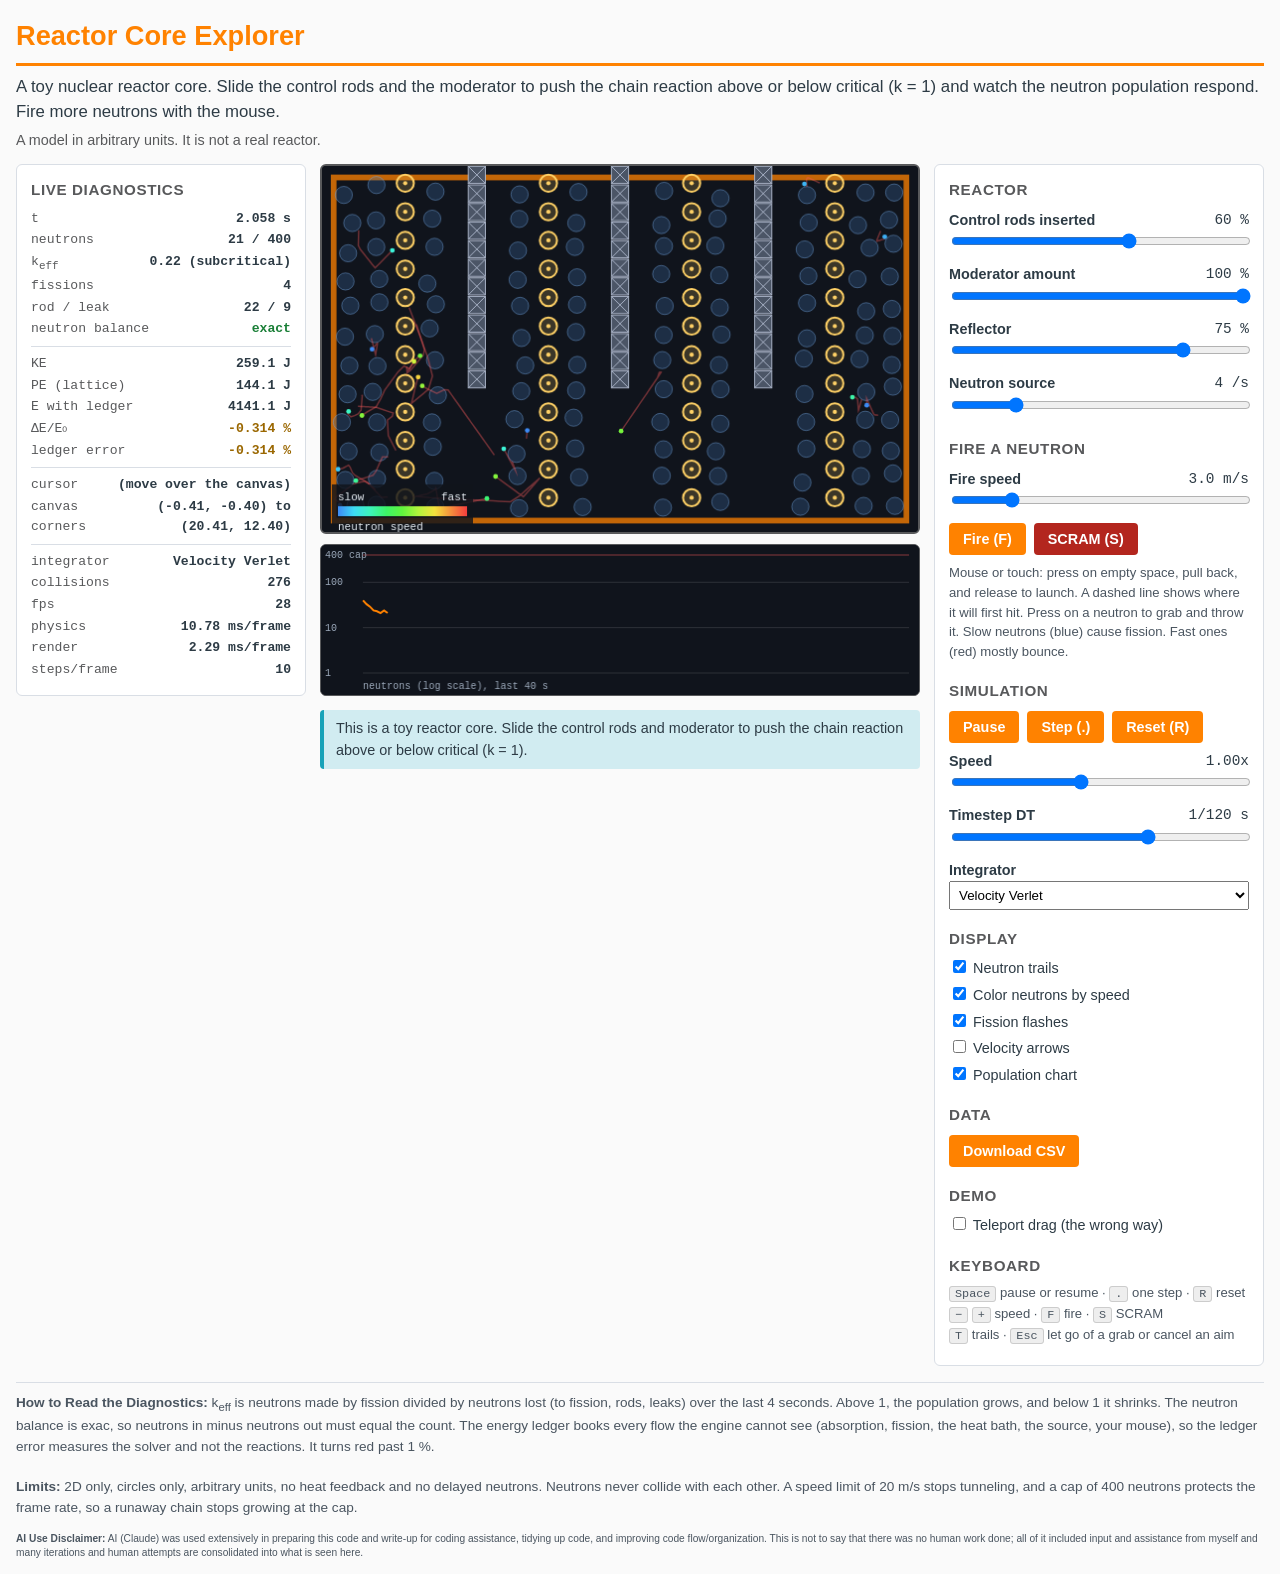
==== project/index.html @ 522be2ab "Project IP" ====
<!DOCTYPE html>
<html lang="en">
<head>
<meta charset="utf-8">
<meta name="viewport" content="width=device-width, initial-scale=1">
<title>Reactor Core Explorer</title>
<link rel="stylesheet" href="style.css">
</head>
<body>

<a class="skip" href="#controls">Skip to the controls</a>

<header>
  <h1>Reactor Core Explorer</h1>
  <p id="purpose">A toy nuclear reactor core. Slide the control rods and the moderator to push the chain
  reaction above or below critical (k = 1) and watch the neutron population respond. Fire more neutrons
  with the mouse.</p>
  <p class="sub">A model in arbitrary units. It is not a real reactor.</p>
</header>

<div class="layout">

  <main class="stage" id="stage">
    <canvas id="sim" tabindex="0" role="img"
            aria-label="Reactor core simulation. Neutrons move through fuel rods, moderator atoms and control rods. The live numbers are in the diagnostics panel.">
      This page shows a 2D reactor core. Yellow rings are fuel, blue dots are moderator atoms, gray squares are
      control rods, and small colored dots are neutrons, blue when slow and red when fast. A slow neutron that
      hits fuel usually causes a fission, which releases two or three fast neutrons. Moderator atoms slow
      neutrons down, and control rods absorb them. The control panel and the diagnostics panel give every number
      as text, and every mouse action also has a keyboard route.
    </canvas>

    <div id="chart-box">
      <canvas id="chart" role="img" aria-label="Neutron population over the last 40 seconds, on a log scale. The current numbers are in the diagnostics panel.">
        Chart of the neutron population over time.
      </canvas>
    </div>

    <p id="note" class="note"></p>
    <p id="live" class="sr-only" role="status" aria-live="polite"></p>
  </main>

  <aside class="panel" id="controls" aria-label="Controls">

    <h2>Reactor</h2>
    <div class="row">
      <label for="rods">Control rods inserted <output id="rods-out" for="rods"></output></label>
      <input type="range" id="rods" min="0" max="100" step="1" value="60">
    </div>
    <div class="row">
      <label for="moderator">Moderator amount <output id="moderator-out" for="moderator"></output></label>
      <input type="range" id="moderator" min="0" max="100" step="1" value="100">
    </div>
    <div class="row">
      <label for="albedo">Reflector <output id="albedo-out" for="albedo"></output></label>
      <input type="range" id="albedo" min="0" max="95" step="1" value="75">
    </div>
    <div class="row">
      <label for="source">Neutron source <output id="source-out" for="source"></output></label>
      <input type="range" id="source" min="0" max="20" step="1" value="4">
    </div>

    <h2>Fire a neutron</h2>
    <div class="row">
      <label for="fireSpeed">Fire speed <output id="fireSpeed-out" for="fireSpeed"></output></label>
      <input type="range" id="fireSpeed" min="0.5" max="14" step="0.5" value="3">
    </div>
    <div class="btns">
      <button id="btn-fire" type="button">Fire (F)</button>
      <button id="btn-scram" type="button" class="danger">SCRAM (S)</button>
    </div>
    <p class="hint">Mouse or touch: press on empty space, pull back, and release to launch. A dashed line shows
    where it will first hit. Press on a neutron to grab and throw it. Slow neutrons (blue) cause fission.
    Fast ones (red) mostly bounce.</p>

    <h2>Simulation</h2>
    <div class="btns">
      <button id="btn-play" type="button" aria-pressed="false">Pause</button>
      <button id="btn-step" type="button">Step (.)</button>
      <button id="btn-reset" type="button">Reset (R)</button>
    </div>
    <div class="row">
      <label for="speed">Speed <output id="speed-out" for="speed"></output></label>
      <input type="range" id="speed" min="0.25" max="2" step="0.25" value="1">
    </div>
    <div class="row">
      <label for="dt">Timestep DT <output id="dt-out" for="dt"></output></label>
      <input type="range" id="dt" min="0" max="3" step="1" value="2">
    </div>
    <div class="row">
      <label for="integrator">Integrator</label>
      <select id="integrator">
        <option value="Euler">Euler (watch it fail)</option>
        <option value="EulerCromer">Euler-Cromer</option>
        <option value="VelocityVerlet" selected>Velocity Verlet</option>
      </select>
    </div>

    <h2>Display</h2>
    <label class="check"><input type="checkbox" id="trails" checked> Neutron trails</label>
    <label class="check"><input type="checkbox" id="speedColor" checked> Color neutrons by speed</label>
    <label class="check"><input type="checkbox" id="flashes" checked> Fission flashes</label>
    <label class="check"><input type="checkbox" id="vectors"> Velocity arrows</label>
    <label class="check"><input type="checkbox" id="showChart" checked> Population chart</label>

    <h2>Data</h2>
    <div class="btns">
      <button id="btn-csv" type="button">Download CSV</button>
    </div>

    <h2>Demo</h2>
    <label class="check"><input type="checkbox" id="teleport"> Teleport drag (the wrong way)</label>

    <h2>Keyboard</h2>
    <p class="keys">
      <kbd>Space</kbd> pause or resume &middot; <kbd>.</kbd> one step &middot; <kbd>R</kbd> reset<br>
      <kbd>&minus;</kbd> <kbd>+</kbd> speed &middot; <kbd>F</kbd> fire &middot; <kbd>S</kbd> SCRAM<br>
      <kbd>T</kbd> trails &middot; <kbd>Esc</kbd> let go of a grab or cancel an aim
    </p>
  </aside>

  <section class="panel" id="hud-box" aria-label="Live diagnostics">
    <h2>Live diagnostics</h2>
    <div id="hud" role="status" aria-live="off"></div>
  </section>

</div>

<footer>
  <strong>How to Read the Diagnostics:</strong> k<sub>eff</sub> is neutrons made by fission divided by neutrons lost
  (to fission, rods, leaks) over the last 4 seconds. Above 1, the population grows, and below 1 it shrinks. The neutron
  balance is exac, so neutrons in minus neutrons out must equal the count. The energy ledger books every flow the
  engine cannot see (absorption, fission, the heat bath, the source, your mouse), so the ledger error measures the
  solver and not the reactions. It turns red past 1 %.
  <br><br>
  <strong>Limits:</strong> 2D only, circles only, arbitrary units, no heat feedback and no delayed neutrons.
  Neutrons never collide with each other. A speed limit of 20 m/s stops tunneling, and a cap of 400 neutrons
  protects the frame rate, so a runaway chain stops growing at the cap.
  <p class="ai-note"><strong>AI Use Disclaimer:</strong> AI (Claude) was used extensively in preparing this code and write-up for coding assistance, tidying up code, and improving code flow/organization. This is not to say that there was no human work done; all of it included input and assistance from myself and many iterations and human attempts are consolidated into what is seen here.</p>
</footer>

<script type="module" src="main.js"></script>

</body>
</html>
---- project/style.css ----
:root {
  --orange: #ff8200;
  --bg: #fafafa;
  --ink: #2d3b45;
  --dark: #10141c;
  --panel: #ffffff;
  --line: #d9dee5;
}

* { box-sizing: border-box; }

body {
  font-family: -apple-system, BlinkMacSystemFont, "Segoe UI", Roboto, Helvetica, Arial, sans-serif;
  line-height: 1.5;
  color: var(--ink);
  background: var(--bg);
  max-width: 1600px;
  margin: 0 auto;
  padding: 16px;
}

h1 { color: var(--orange); border-bottom: 3px solid var(--orange); padding-bottom: 6px; margin: 0 0 8px; font-size: 1.7em; }
h2 { font-size: 0.95em; text-transform: uppercase; letter-spacing: 0.04em; color: #58595b; margin: 18px 0 6px; }
#purpose { margin: 6px 0; font-size: 1.05em; }
.sub { margin: 0 0 12px; color: #58595b; font-size: 0.9em; }
.ai-note { margin: 14px 0 0; color: #4a5560; font-size: 0.75em; line-height: 1.4; }

.skip { position: absolute; left: -999px; top: 0; background: #fff; padding: 8px; z-index: 10; }
.skip:focus { left: 8px; top: 8px; }

.sr-only { position: absolute; width: 1px; height: 1px; overflow: hidden; clip: rect(0 0 0 0); white-space: nowrap; }

/* diagnostics on the left, stage in the middle, controls on the right */
.layout {
  display: grid;
  grid-template-columns: 290px minmax(0, 1fr) 330px;
  grid-template-areas: "hud stage controls";
  gap: 14px;
  align-items: start;
}
.stage { grid-area: stage; min-width: 0; }
#controls { grid-area: controls; }
#hud-box { grid-area: hud; }

/* the canvas size comes from the width and height attributes, set in main.js. CSS only scales it */
canvas { display: block; width: 100%; height: auto; border-radius: 6px; }
#sim { background: var(--dark); border: 2px solid #58595b; touch-action: none; cursor: crosshair; }
#chart { background: var(--dark); border: 1px solid #58595b; margin-top: 10px; }

.note { background: #d1ecf1; border-left: 4px solid #17a2b8; padding: 8px 12px; border-radius: 4px; font-size: 0.9em; }

.panel { background: var(--panel); border: 1px solid var(--line); border-radius: 6px; padding: 8px 14px 14px; }
.panel h2:first-child { margin-top: 6px; }

.row { margin: 8px 0; }
.row label { display: flex; justify-content: space-between; font-size: 0.9em; font-weight: 600; }
.row output { font-weight: 400; font-family: Consolas, monospace; }
input[type="range"] { width: 100%; }
select { width: 100%; padding: 5px; }
.check { display: block; font-size: 0.9em; margin: 4px 0; }

.btns { display: flex; flex-wrap: wrap; gap: 8px; margin: 8px 0; }
button {
  background: var(--orange); color: #fff; border: none; border-radius: 4px;
  padding: 8px 14px; font-weight: 600; cursor: pointer; font-size: 0.9em;
}
button:hover { background: #e07400; }
button.danger { background: #b3261e; }
button.danger:hover { background: #8f1d17; }

.hint, .keys { font-size: 0.82em; color: #4a5560; margin: 6px 0; }
kbd { background: #eee; border: 1px solid #ccc; border-radius: 3px; padding: 0 5px; font-family: Consolas, monospace; font-size: 0.9em; }

/* a visible focus ring on everything you can tab to */
:focus-visible { outline: 3px solid var(--orange); outline-offset: 2px; }

#hud { font-family: Consolas, "Courier New", monospace; font-size: 0.82em; }
.hud-row { display: flex; justify-content: space-between; gap: 8px; padding: 1px 0; }
.hud-row span { color: #58595b; }
.hud-row b { font-weight: 600; text-align: right; }
.hud-row.good b { color: #1a7f37; }
.hud-row.warn b { color: #9a6700; }
.hud-row.bad b { color: #cf222e; }
#hud hr { border: 0; border-top: 1px solid var(--line); margin: 6px 0; }

footer { margin-top: 16px; font-size: 0.85em; color: #4a5560; border-top: 1px solid var(--line); padding-top: 10px; }

@media (max-width: 860px) {
  .layout { grid-template-columns: minmax(0, 1fr); grid-template-areas: "stage" "controls" "hud"; }
}
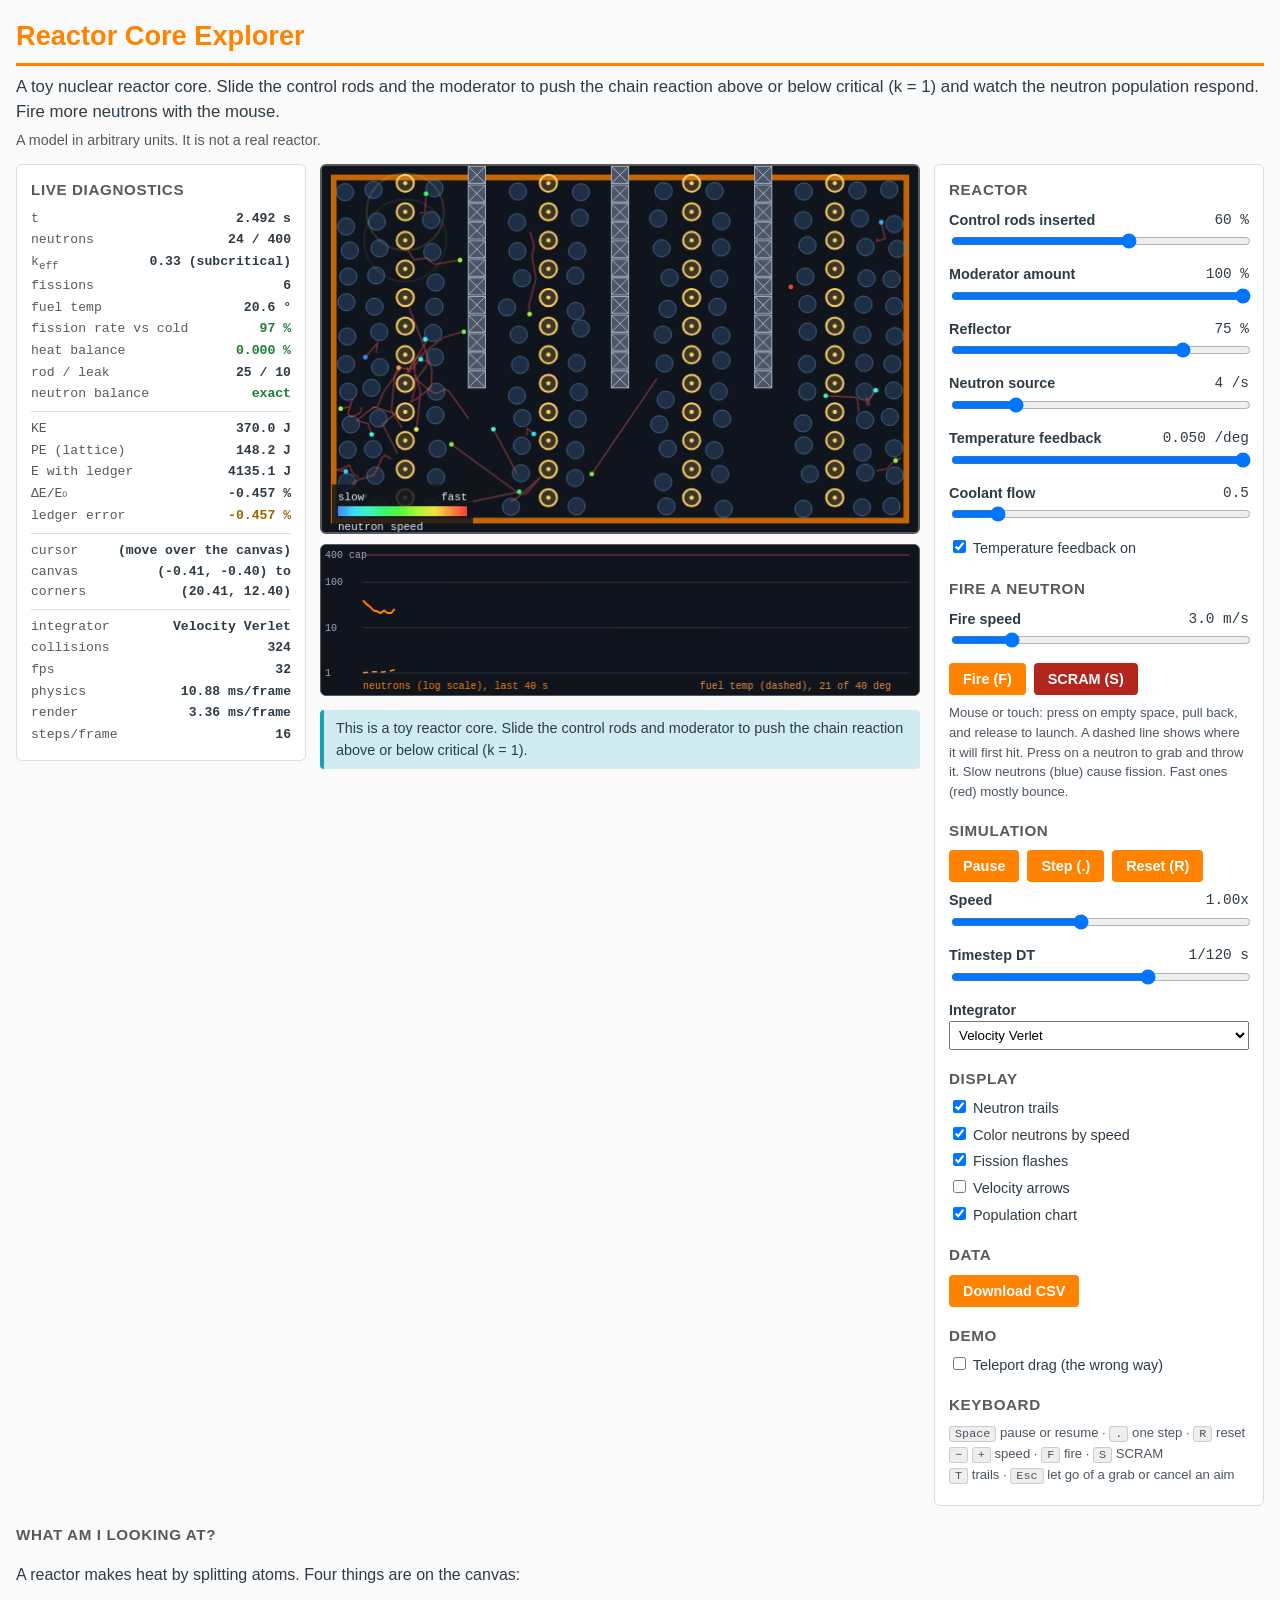
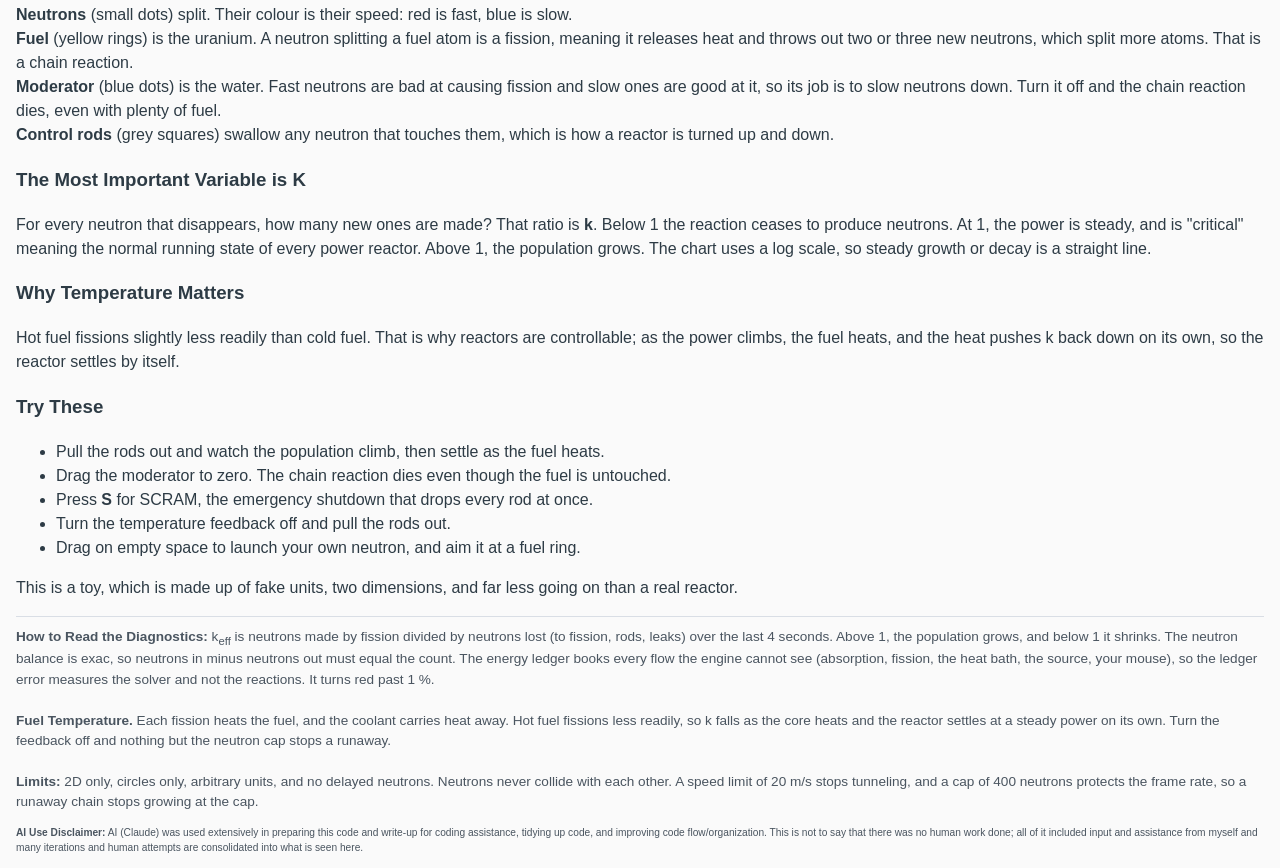
==== commit 6325c33f: "Project IP" ====
--- a/project/index.html
+++ b/project/index.html
@@ -60,6 +60,16 @@
       <input type="range" id="source" min="0" max="20" step="1" value="4">
     </div>
 
+    <div class="row">
+      <label for="alpha">Temperature feedback <output id="alpha-out" for="alpha"></output></label>
+      <input type="range" id="alpha" min="0" max="5" step="0.1" value="5">
+    </div>
+    <div class="row">
+      <label for="cooling">Coolant flow <output id="cooling-out" for="cooling"></output></label>
+      <input type="range" id="cooling" min="0.1" max="3" step="0.1" value="0.5">
+    </div>
+    <label class="check"><input type="checkbox" id="feedback" checked> Temperature feedback on</label>
+
     <h2>Fire a neutron</h2>
     <div class="row">
       <label for="fireSpeed">Fire speed <output id="fireSpeed-out" for="fireSpeed"></output></label>
@@ -126,6 +136,56 @@
 
 </div>
 
+<section class="explainer" aria-label="What am I looking at?">
+
+  <h2>What am I looking at?</h2>
+
+  <p>A reactor makes heat by splitting atoms. Four
+  things are on the canvas:</p>
+
+  <div class="legend-grid">
+    <div><span class="chip neutron"></span><strong>Neutrons</strong> (small dots) split.
+    Their colour is their speed: red is fast, blue is slow.<div></div>
+
+    <div><span class="chip fuel"></span><strong>Fuel</strong> (yellow rings) is the uranium. A
+    neutron splitting a fuel atom is a fission, meaning it releases heat and throws out two
+    or three new neutrons, which split more atoms. That is a chain reaction.</div>
+
+    <div><span class="chip mod"></span><strong>Moderator</strong> (blue dots) is the water. Fast
+    neutrons are bad at causing fission and slow ones are good at it, so its job is to slow neutrons
+    down. Turn it off and the chain reaction dies, even with plenty of fuel.</div>
+
+    <div><span class="chip rod"></span><strong>Control rods</strong> (grey squares) swallow any neutron that touches them, which is how a reactor is turned up and down.</div>
+  </div>
+
+  <h3>The Most Important Variable is K</h3>
+
+  <p>For every neutron that disappears, how many new ones are made? That ratio is <strong>k</strong>.
+  Below 1 the reaction ceases to produce neutrons. At 1, the power is steady, and is "critical"
+  meaning the normal running state of every power reactor. Above 1, the population grows. The chart
+  uses a log scale, so steady growth or decay is a straight line.</p>
+
+  <h3>Why Temperature Matters</h3>
+
+  <p>Hot fuel fissions slightly less readily than cold fuel. That is why reactors are
+  controllable; as the power climbs, the fuel heats, and the heat pushes k back down on its own, so
+  the reactor settles by itself.</p>
+
+  <h3>Try These</h3>
+
+  <ul class="try-list">
+    <li>Pull the rods out and watch the population climb, then settle as the fuel heats.</li>
+    <li>Drag the moderator to zero. The chain reaction dies even though the fuel is untouched.</li>
+    <li>Press <strong>S</strong> for SCRAM, the emergency shutdown that drops every rod at once.</li>
+    <li>Turn the temperature feedback off and pull the rods out.</li>
+    <li>Drag on empty space to launch your own neutron, and aim it at a fuel ring.</li>
+  </ul>
+
+  <p class="caveat">This is a toy, which is made up of fake units, two dimensions, and far less going on than a real
+  reactor.</p>
+
+</section>
+
 <footer>
   <strong>How to Read the Diagnostics:</strong> k<sub>eff</sub> is neutrons made by fission divided by neutrons lost
   (to fission, rods, leaks) over the last 4 seconds. Above 1, the population grows, and below 1 it shrinks. The neutron
@@ -133,7 +193,11 @@
   engine cannot see (absorption, fission, the heat bath, the source, your mouse), so the ledger error measures the
   solver and not the reactions. It turns red past 1 %.
   <br><br>
-  <strong>Limits:</strong> 2D only, circles only, arbitrary units, no heat feedback and no delayed neutrons.
+  <strong>Fuel Temperature.</strong> Each fission heats the fuel, and the coolant carries heat away. Hot fuel
+  fissions less readily, so k falls as the core heats and the reactor settles at a steady power on its own.
+  Turn the feedback off and nothing but the neutron cap stops a runaway.
+  <br><br>
+  <strong>Limits:</strong> 2D only, circles only, arbitrary units, and no delayed neutrons.
   Neutrons never collide with each other. A speed limit of 20 m/s stops tunneling, and a cap of 400 neutrons
   protects the frame rate, so a runaway chain stops growing at the cap.
   <p class="ai-note"><strong>AI Use Disclaimer:</strong> AI (Claude) was used extensively in preparing this code and write-up for coding assistance, tidying up code, and improving code flow/organization. This is not to say that there was no human work done; all of it included input and assistance from myself and many iterations and human attempts are consolidated into what is seen here.</p>
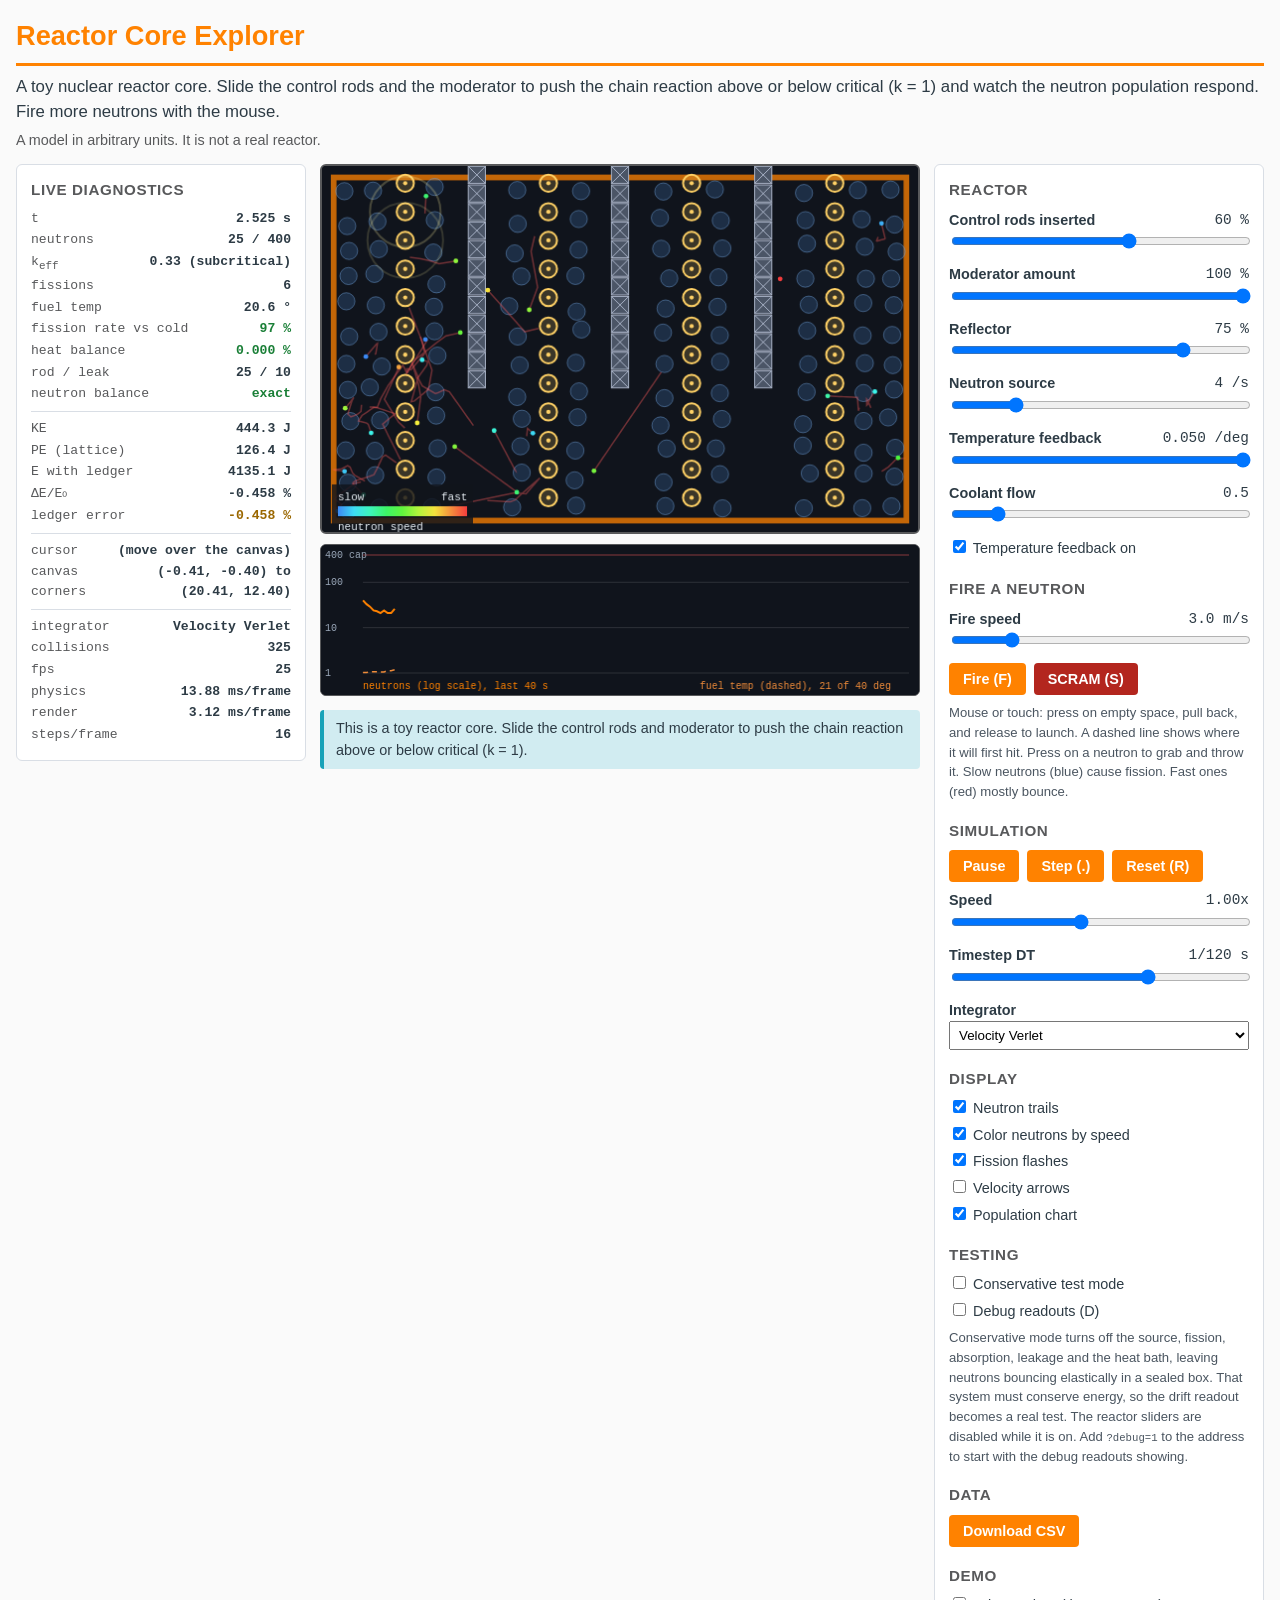
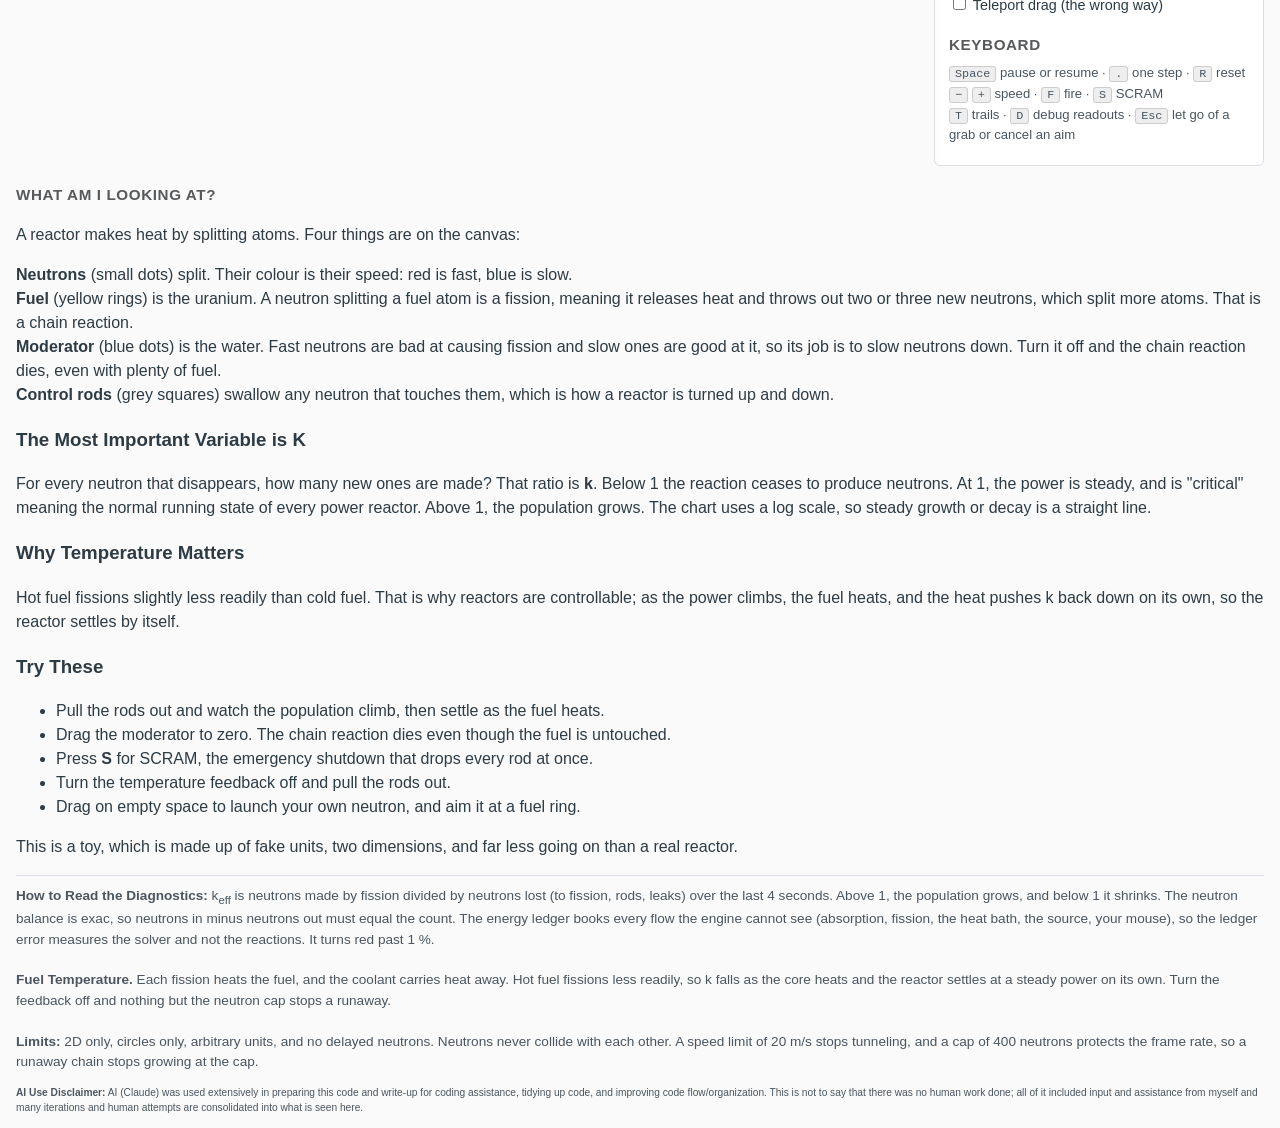
==== commit 419f496d: "Wk 12 Project IP" ====
--- a/project/index.html
+++ b/project/index.html
@@ -113,6 +113,14 @@
     <label class="check"><input type="checkbox" id="vectors"> Velocity arrows</label>
     <label class="check"><input type="checkbox" id="showChart" checked> Population chart</label>
 
+    <h2>Testing</h2>
+    <label class="check"><input type="checkbox" id="conservative"> Conservative test mode</label>
+    <label class="check"><input type="checkbox" id="debugHud"> Debug readouts (D)</label>
+    <p class="hint">Conservative mode turns off the source, fission, absorption, leakage and the heat
+    bath, leaving neutrons bouncing elastically in a sealed box. That system must conserve energy, so
+    the drift readout becomes a real test. The reactor sliders are disabled while it is on.
+    Add <code>?debug=1</code> to the address to start with the debug readouts showing.</p>
+
     <h2>Data</h2>
     <div class="btns">
       <button id="btn-csv" type="button">Download CSV</button>
@@ -125,7 +133,7 @@
     <p class="keys">
       <kbd>Space</kbd> pause or resume &middot; <kbd>.</kbd> one step &middot; <kbd>R</kbd> reset<br>
       <kbd>&minus;</kbd> <kbd>+</kbd> speed &middot; <kbd>F</kbd> fire &middot; <kbd>S</kbd> SCRAM<br>
-      <kbd>T</kbd> trails &middot; <kbd>Esc</kbd> let go of a grab or cancel an aim
+      <kbd>T</kbd> trails &middot; <kbd>D</kbd> debug readouts &middot; <kbd>Esc</kbd> let go of a grab or cancel an aim
     </p>
   </aside>
 
@@ -145,7 +153,7 @@
 
   <div class="legend-grid">
     <div><span class="chip neutron"></span><strong>Neutrons</strong> (small dots) split.
-    Their colour is their speed: red is fast, blue is slow.<div></div>
+    Their colour is their speed: red is fast, blue is slow.</div>
 
     <div><span class="chip fuel"></span><strong>Fuel</strong> (yellow rings) is the uranium. A
     neutron splitting a fuel atom is a fission, meaning it releases heat and throws out two
